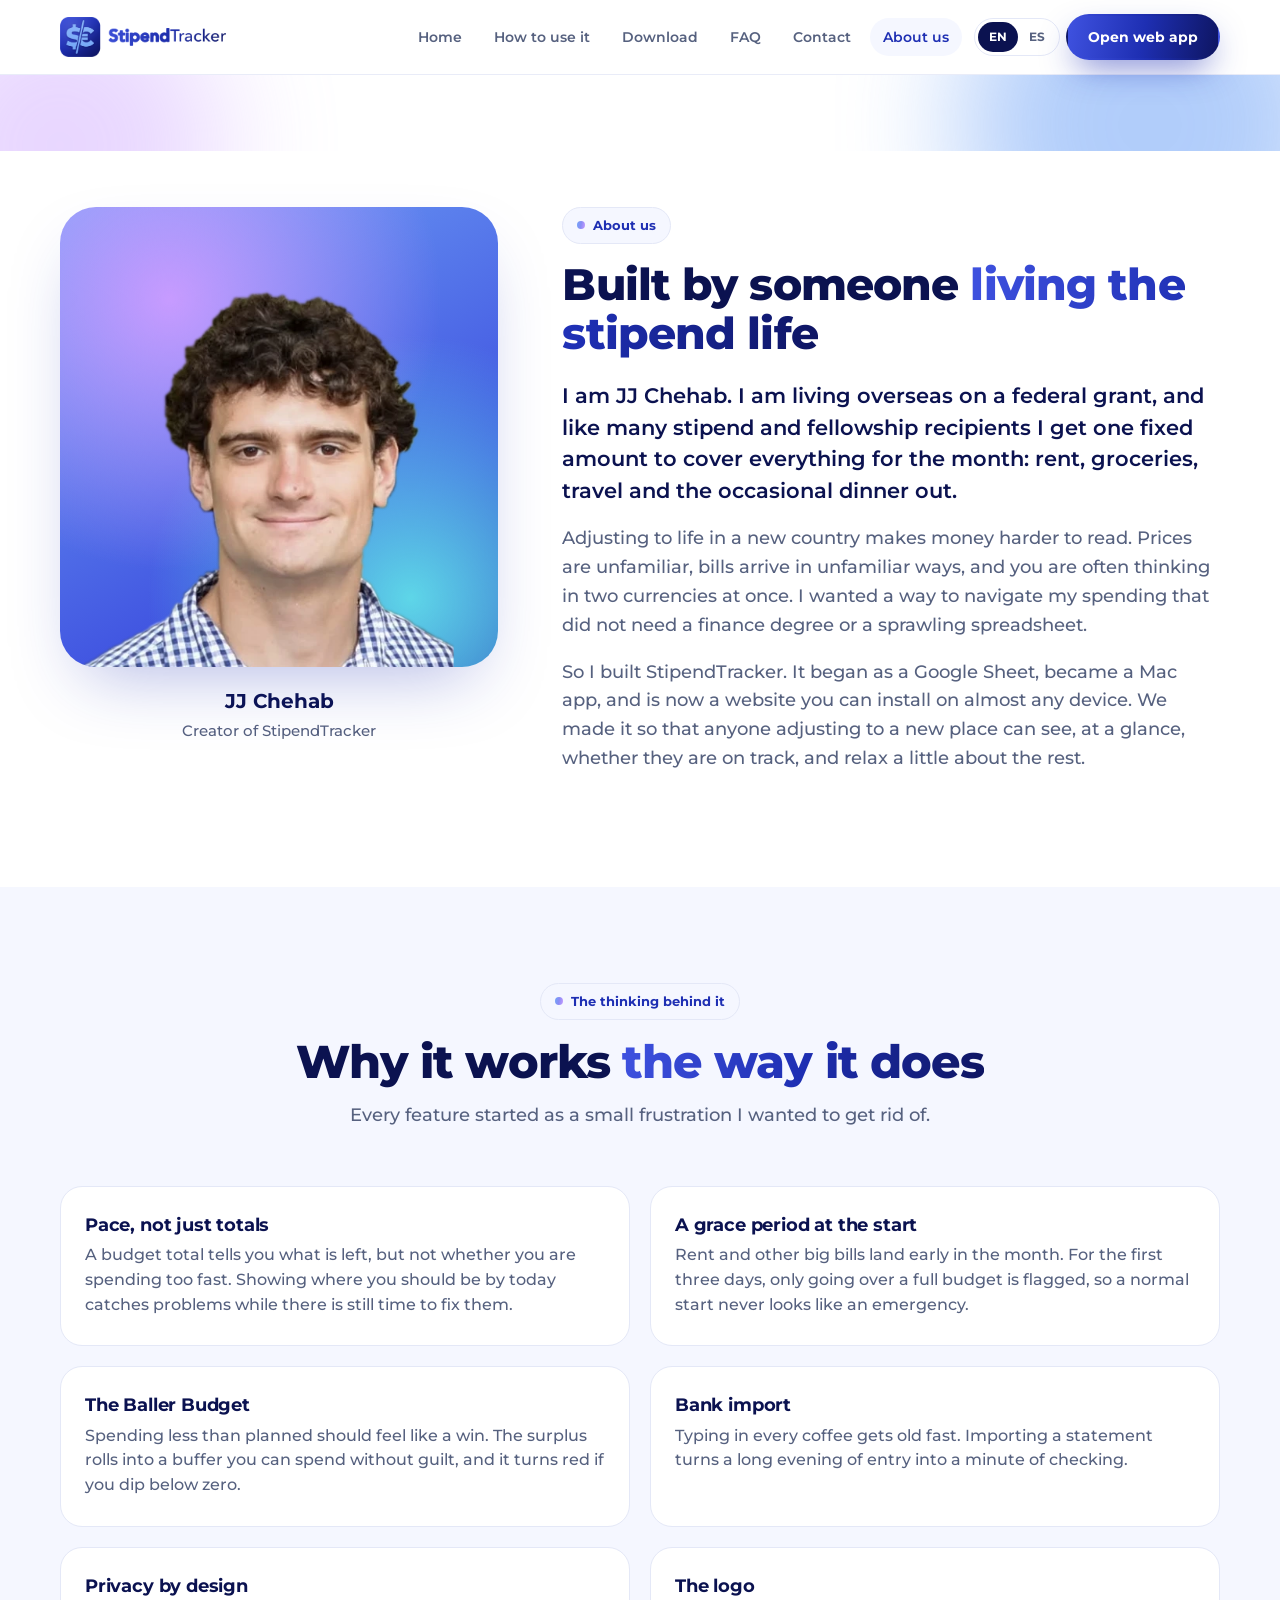
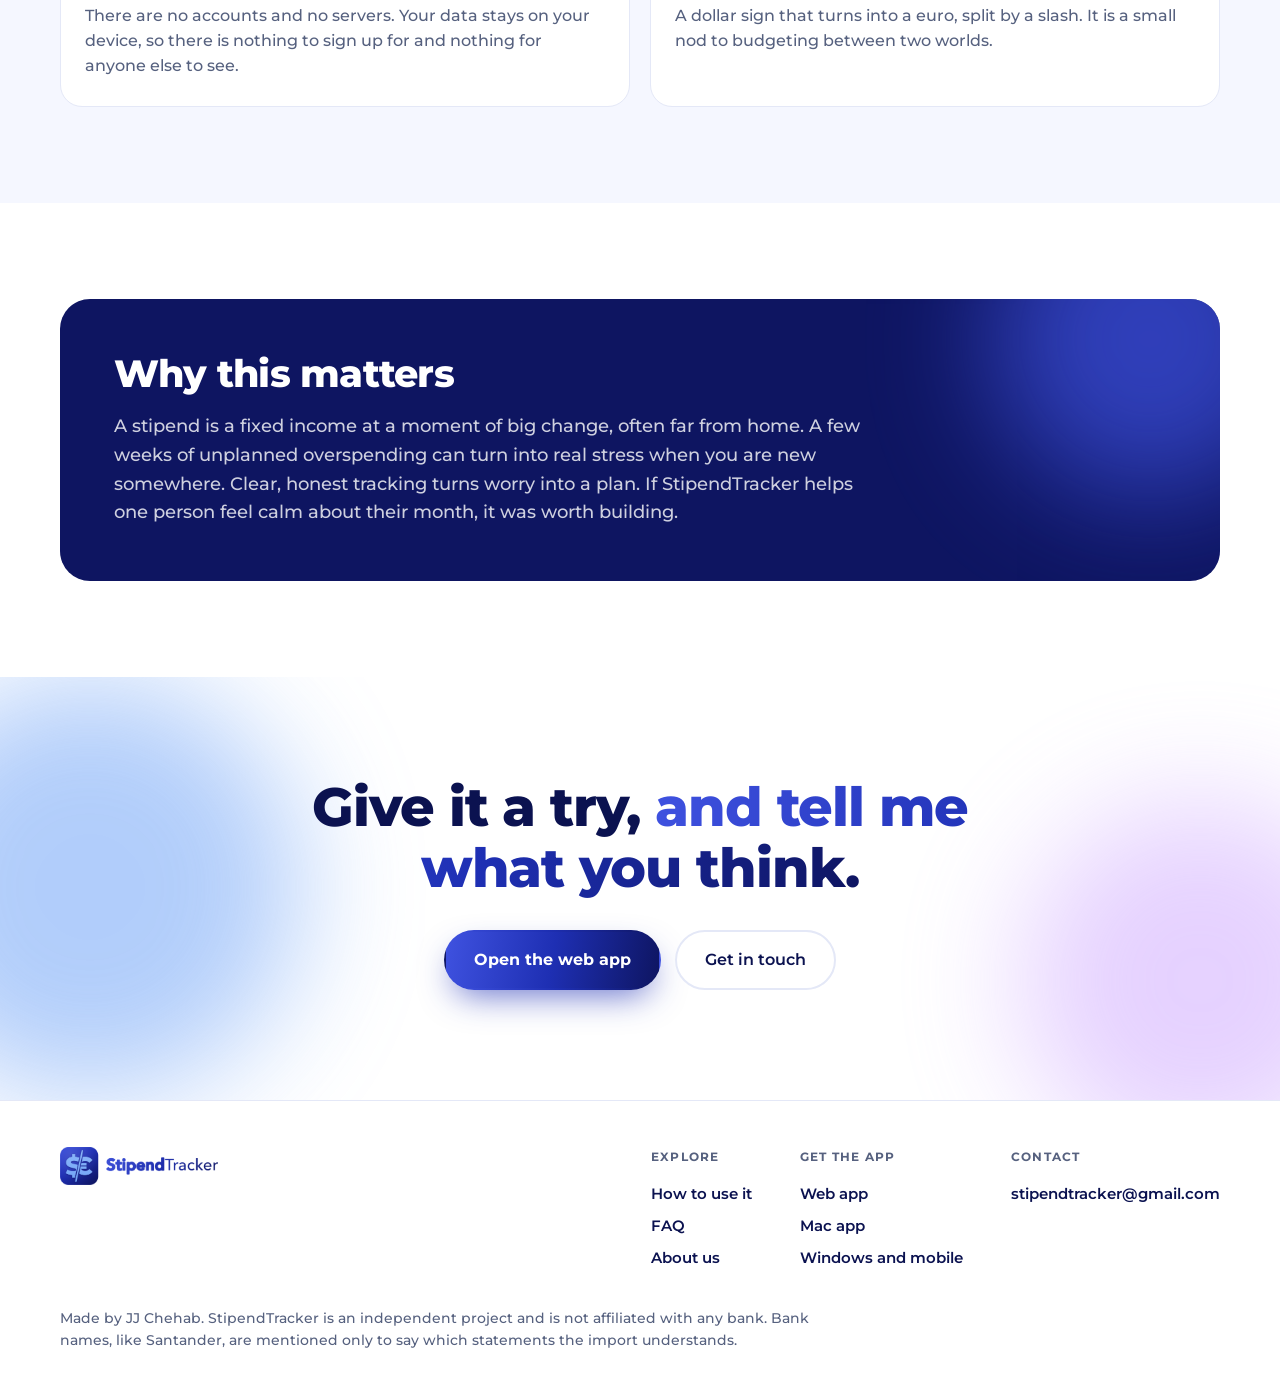
==== about.html @ 88adca87 "Add files via upload" ====
<!doctype html>
<html lang="en">
<head>
  <meta charset="utf-8">
  <meta name="viewport" content="width=device-width, initial-scale=1">
  <title>About StipendTracker</title>
  <meta name="description" content="StipendTracker was created by JJ Chehab, living overseas on a federal grant, to make a fixed stipend easier to navigate in a new country.">
  <meta name="theme-color" content="#ffffff">
  <meta property="og:title" content="About StipendTracker">
  <meta property="og:description" content="StipendTracker was created by JJ Chehab, living overseas on a federal grant, to make a fixed stipend easier to navigate in a new country.">
  <meta property="og:image" content="assets/logo-full.png">
  <link rel="icon" href="assets/favicon.png">
  <link rel="apple-touch-icon" href="assets/icon-192.png">
  <link rel="stylesheet" href="css/site.css">
</head>
<body data-page="about">

<header class="header">
  <div class="wrap">
    <a class="brand" href="index.html" aria-label="StipendTracker home"><img src="assets/logo-full.png" alt="StipendTracker" width="900" height="217"></a>
    <button class="menu-toggle" aria-label="Menu" aria-expanded="false">☰</button>
    <nav class="nav">
      <a class="link" href="index.html" data-i="nav.home">Home</a>
      <a class="link" href="how-to.html" data-i="nav.how">How to use it</a>
      <a class="link" href="download.html" data-i="nav.download">Download</a>
      <a class="link" href="faq.html" data-i="nav.faq">FAQ</a>
      <a class="link" href="contact.html" data-i="nav.contact">Contact</a>
      <a class="link" href="about.html" aria-current="page" data-i="nav.about">About us</a>
      <div class="lang" role="group" aria-label="Language"><button data-lang="en" class="on">EN</button><button data-lang="es">ES</button></div>
      <a class="btn primary small" data-app-link href="#" data-i="nav.open">Open web app</a>
    </nav>
  </div>
</header>

<main>

  <section class="page-hero" style="text-align:left;padding-bottom:0">
    <div class="blob b1"></div><div class="blob b2"></div>
  </section>
  <section class="section" style="padding-top:56px"><div class="wrap about">
    <div class="portrait reveal">
      <div class="frame"><img src="assets/jj.webp" alt="JJ Chehab, creator of StipendTracker" width="560" height="564"></div>
      <div class="tag"><b>JJ Chehab</b><span data-i="ab.role">Creator of StipendTracker</span></div>
    </div>
    <div class="story reveal">
      <span class="eyebrow"><i></i><span data-i="ab.pill">About us</span></span>
      <h2 data-i="ab.h1">Built by someone <span class="gt">living the stipend life</span></h2>
      <p class="big" data-i="ab.p1">I am JJ Chehab. I am living overseas on a federal grant, and like many stipend and fellowship recipients I get one fixed amount to cover everything for the month: rent, groceries, travel and the occasional dinner out.</p>
      <p data-i="ab.p2">Adjusting to life in a new country makes money harder to read. Prices are unfamiliar, bills arrive in unfamiliar ways, and you are often thinking in two currencies at once. I wanted a way to navigate my spending that did not need a finance degree or a sprawling spreadsheet.</p>
      <p data-i="ab.p3">So I built StipendTracker. It began as a Google Sheet, became a Mac app, and is now a website you can install on almost any device. We made it so that anyone adjusting to a new place can see, at a glance, whether they are on track, and relax a little about the rest.</p>
    </div>
  </div></section>

  <section class="section soft"><div class="wrap">
    <div class="section-head reveal">
      <span class="eyebrow"><i></i><span data-i="ab.why.pill">The thinking behind it</span></span>
      <h2 data-i="ab.why.h">Why it works <span class="gt">the way it does</span></h2>
      <p data-i="ab.why.p">Every feature started as a small frustration I wanted to get rid of.</p>
    </div>
    <div class="why"><article class="card reveal"><h3 data-i="wh1">Pace, not just totals</h3><p data-i="wp1">A budget total tells you what is left, but not whether you are spending too fast. Showing where you should be by today catches problems while there is still time to fix them.</p></article><article class="card reveal d1"><h3 data-i="wh2">A grace period at the start</h3><p data-i="wp2">Rent and other big bills land early in the month. For the first three days, only going over a full budget is flagged, so a normal start never looks like an emergency.</p></article><article class="card reveal"><h3 data-i="wh3">The Baller Budget</h3><p data-i="wp3">Spending less than planned should feel like a win. The surplus rolls into a buffer you can spend without guilt, and it turns red if you dip below zero.</p></article><article class="card reveal d1"><h3 data-i="wh4">Bank import</h3><p data-i="wp4">Typing in every coffee gets old fast. Importing a statement turns a long evening of entry into a minute of checking.</p></article><article class="card reveal"><h3 data-i="wh5">Privacy by design</h3><p data-i="wp5">There are no accounts and no servers. Your data stays on your device, so there is nothing to sign up for and nothing for anyone else to see.</p></article><article class="card reveal d1"><h3 data-i="wh6">The logo</h3><p data-i="wp6">A dollar sign that turns into a euro, split by a slash. It is a small nod to budgeting between two worlds.</p></article></div>
  </div></section>

  <section class="section"><div class="wrap">
    <div class="pull reveal">
      <div class="blob"></div>
      <h2 data-i="ab.pull.h">Why this matters</h2>
      <p data-i="ab.pull.p">A stipend is a fixed income at a moment of big change, often far from home. A few weeks of unplanned overspending can turn into real stress when you are new somewhere. Clear, honest tracking turns worry into a plan. If StipendTracker helps one person feel calm about their month, it was worth building.</p>
    </div>
  </div></section>

  <section class="cta">
    <div class="blob b1"></div><div class="blob b2"></div>
    <div class="wrap reveal">
      <h2 data-i="ab.cta">Give it a try, <span class="gt">and tell me what you think.</span></h2>
      <div class="cta-row"><a class="btn primary" data-app-link href="#" data-i="btn.open">Open the web app</a><a class="btn ghost" href="contact.html" data-i="ab.contact">Get in touch</a></div>
    </div>
  </section>
</main>

<footer class="footer">
  <div class="wrap">
    <div class="top">
      <div><img src="assets/logo-full.png" alt="StipendTracker" width="900" height="217"></div>
      <div class="cols">
        <div><h4 data-i="foot.explore">Explore</h4>
          <a href="how-to.html" data-i="nav.how">How to use it</a><a href="faq.html" data-i="nav.faq">FAQ</a><a href="about.html" data-i="nav.about">About us</a></div>
        <div><h4 data-i="foot.get">Get the app</h4>
          <a data-app-link href="#" data-i="foot.web">Web app</a><a href="download.html#mac" data-i="foot.mac">Mac app</a><a href="download.html#install" data-i="foot.win">Windows and mobile</a></div>
        <div><h4 data-i="nav.contact">Contact</h4>
          <a href="mailto:stipendtracker@gmail.com">stipendtracker@gmail.com</a></div>
      </div>
    </div>
    <p class="fine" data-i="foot.fine">Made by JJ Chehab. StipendTracker is an independent project and is not affiliated with any bank. Bank names, like Santander, are mentioned only to say which statements the import understands.</p>
  </div>
</footer>

<script src="js/i18n-pages.js"></script>
<script src="js/site.js"></script>
</body>
</html>
---- css/site.css ----
@font-face {
  font-family: "Montserrat";
  src: url("../assets/fonts/Montserrat.ttf") format("truetype");
  font-weight: 100 900;
  font-style: normal;
  font-display: swap;
}

:root {
  --blue: #1E2FB3;
  --blue2: #3F52E0;
  --navy: #0E1561;
  --sky: #72A5F7;
  --lilac: #C79BFF;
  --aqua: #5ED6E8;
  --ink: #0B1250;
  --muted: #56617F;
  --line: #E4E8F7;
  --soft: #F5F7FF;
  --grad: linear-gradient(100deg, #3F52E0 0%, #1E2FB3 50%, #0E1561 100%);
  --grad-bubble: linear-gradient(100deg, #72A5F7 0%, #8A8CF5 50%, #C79BFF 100%);
  --shadow: 0 30px 70px -25px rgba(30, 47, 179, 0.35);
  --radius: 22px;
}

* { box-sizing: border-box; }
html { scroll-behavior: smooth; }
body {
  margin: 0; background: #fff; color: var(--ink);
  font-family: "Montserrat", "Segoe UI", system-ui, sans-serif;
  font-size: 17px; line-height: 1.6; font-weight: 500;
  -webkit-font-smoothing: antialiased; overflow-x: hidden;
}
img { max-width: 100%; display: block; }
a { color: inherit; text-decoration: none; }
h1, h2, h3 { line-height: 1.12; margin: 0; letter-spacing: -0.02em; }
p { margin: 0; }

.wrap { width: min(1160px, 100% - 48px); margin: 0 auto; }

/* ---------- header ---------- */
.header {
  position: sticky; top: 0; z-index: 50;
  background: rgba(255, 255, 255, 0.82); backdrop-filter: blur(14px); -webkit-backdrop-filter: blur(14px);
  border-bottom: 1px solid rgba(228, 232, 247, 0.8);
}
.header .wrap { display: flex; align-items: center; gap: 28px; height: 74px; }
.brand img { height: 40px; width: auto; }
.nav { display: flex; gap: 6px; margin-left: auto; align-items: center; }
.nav a.link {
  padding: 8px 13px; border-radius: 999px; font-size: 14px; font-weight: 600; color: var(--muted);
  transition: background .15s, color .15s;
}
.nav a.link:hover { background: var(--soft); color: var(--ink); }
.nav a.link[aria-current="page"] { color: var(--blue); background: var(--soft); }
.lang {
  display: inline-flex; border: 1px solid var(--line); border-radius: 999px; padding: 3px; margin-left: 6px;
}
.lang button {
  border: 0; background: transparent; font: inherit; font-size: 12px; font-weight: 700; color: var(--muted);
  padding: 5px 11px; border-radius: 999px; cursor: pointer;
}
.lang button.on { background: var(--ink); color: #fff; }
.menu-toggle { display: none; border: 0; background: var(--soft); width: 44px; height: 44px; border-radius: 12px; font-size: 20px; margin-left: auto; cursor: pointer; color: var(--ink); }

/* ---------- buttons ---------- */
.btn {
  display: inline-flex; align-items: center; justify-content: center; gap: 8px;
  padding: 15px 28px; border-radius: 999px; font-weight: 700; font-size: 16px;
  border: 2px solid transparent; cursor: pointer; transition: transform .15s, box-shadow .15s, background .15s;
  font-family: inherit;
}
.btn:hover { transform: translateY(-2px); }
.btn.primary { background: var(--grad); color: #fff; box-shadow: 0 14px 34px -10px rgba(30, 47, 179, 0.7); }
.btn.primary:hover { box-shadow: 0 20px 40px -10px rgba(30, 47, 179, 0.75); }
.btn.ghost { background: #fff; border-color: var(--line); color: var(--ink); font-weight: 600; }
.btn.ghost:hover { border-color: #C9D1F3; background: var(--soft); }
.btn.small { padding: 10px 20px; font-size: 14px; }
.btn.light { background: #fff; color: var(--navy); }
.btn.outline-light { border-color: rgba(255,255,255,0.55); color: #fff; }

/* ---------- gradient text and bubbles ---------- */
.gt { background: var(--grad); -webkit-background-clip: text; background-clip: text; color: transparent; -webkit-text-fill-color: transparent; }
.gb {
  background: var(--grad-bubble); color: #fff; padding: 0 0.28em 0.04em; border-radius: 0.34em;
  display: inline-block; -webkit-box-decoration-break: clone; box-decoration-break: clone;
  box-shadow: 0 12px 30px -12px rgba(138, 140, 245, 0.9);
}
.blob { position: absolute; border-radius: 50%; filter: blur(60px); opacity: 0.55; pointer-events: none; z-index: 0; }
.eyebrow {
  display: inline-flex; align-items: center; gap: 8px; padding: 7px 14px; border-radius: 999px;
  background: var(--soft); border: 1px solid var(--line); font-size: 13px; font-weight: 700; color: var(--blue);
}
.eyebrow i { width: 8px; height: 8px; border-radius: 50%; background: var(--grad-bubble); display: inline-block; }

/* ---------- hero ---------- */
.hero { position: relative; padding: 70px 0 90px; overflow: hidden; }
.hero .grid { display: grid; grid-template-columns: 1.02fr 1fr; gap: 40px; align-items: center; position: relative; z-index: 1; }
.hero h1 { font-size: clamp(38px, 5.2vw, 66px); font-weight: 800; margin: 22px 0 20px; }
.hero p.lead { font-size: 19px; color: var(--muted); max-width: 540px; }
.cta-row { display: flex; gap: 14px; flex-wrap: wrap; margin-top: 32px; align-items: center; }
.hero .fine { margin-top: 22px; font-size: 14px; color: var(--muted); }
.hero .fine a { color: var(--blue); font-weight: 700; }
.hero .fine a:hover { text-decoration: underline; }

.visual { position: relative; padding: 20px 0 50px; }
.browser {
  background: #fff; border-radius: 18px; box-shadow: var(--shadow), 0 0 0 1px rgba(14,21,97,0.06);
  overflow: hidden; position: relative; z-index: 1;
}
.browser .bar { display: flex; gap: 6px; padding: 11px 14px; background: #F0F2FB; align-items: center; }
.browser .bar i { width: 10px; height: 10px; border-radius: 50%; background: #D5DAF0; }
.browser .bar span { margin-left: 12px; flex: 1; background: #fff; border-radius: 999px; padding: 3px 14px; font-size: 11px; color: var(--muted); font-weight: 600; max-width: 260px; }
.browser img { width: 100%; height: auto; aspect-ratio: 2040 / 1290; object-fit: cover; object-position: top; }
.phone {
  position: absolute; right: -14px; bottom: 0; width: 31%; z-index: 2;
  background: var(--navy); border-radius: 30px; padding: 7px; box-shadow: var(--shadow), 0 0 0 1px rgba(255,255,255,0.1) inset;
  animation: float 6s ease-in-out infinite;
}
.phone img { border-radius: 24px; width: 100%; height: auto; }
@keyframes float { 0%, 100% { transform: translateY(0); } 50% { transform: translateY(-10px); } }
.hero .blob.b1 { width: 460px; height: 460px; background: var(--sky); top: -120px; right: -100px; }
.hero .blob.b2 { width: 380px; height: 380px; background: var(--lilac); bottom: -140px; left: 28%; opacity: 0.45; }
.hero .blob.b3 { width: 280px; height: 280px; background: var(--aqua); top: 40px; left: -100px; opacity: 0.4; }

/* ---------- sections ---------- */
section { position: relative; }
.section { padding: 96px 0; }
.section.soft { background: var(--soft); }
.section-head { text-align: center; max-width: 700px; margin: 0 auto 56px; }
.section-head h2 { font-size: clamp(30px, 3.8vw, 46px); font-weight: 800; margin: 16px 0 14px; }
.section-head p { color: var(--muted); font-size: 18px; }

.cards { display: grid; grid-template-columns: repeat(4, 1fr); gap: 20px; }
.card {
  background: #fff; border: 1px solid var(--line); border-radius: var(--radius); padding: 28px 24px;
  transition: transform .2s, box-shadow .2s; position: relative; overflow: hidden;
}
.card:hover { transform: translateY(-6px); box-shadow: 0 26px 50px -26px rgba(30, 47, 179, 0.35); }
.icon {
  width: 54px; height: 54px; border-radius: 16px; background: var(--grad); display: grid; place-items: center;
  margin-bottom: 22px; box-shadow: 0 14px 26px -12px rgba(30, 47, 179, 0.7);
}
.icon svg { width: 26px; height: 26px; stroke: #fff; fill: none; stroke-width: 2; stroke-linecap: round; stroke-linejoin: round; }
.card:nth-child(2) .icon { background: linear-gradient(135deg, #5C7CF5, #8A6CF0); }
.card:nth-child(3) .icon { background: linear-gradient(135deg, #3E86F0, #5ED6E8); }
.card:nth-child(4) .icon { background: linear-gradient(135deg, #1E2FB3, #72A5F7); }
.card:nth-child(5) .icon { background: linear-gradient(135deg, #8A6CF0, #5ED6E8); }
.card h3 { font-size: 20px; font-weight: 700; margin-bottom: 10px; letter-spacing: -0.01em; }
.card p { color: var(--muted); font-size: 15.5px; line-height: 1.6; }

/* showcase */
.showcase { display: grid; grid-template-columns: 1fr 1.15fr; gap: 56px; align-items: center; }
.showcase h2 { font-size: clamp(28px, 3.4vw, 42px); font-weight: 800; margin: 16px 0 16px; }
.showcase p { color: var(--muted); font-size: 18px; }
.ticks { list-style: none; padding: 0; margin: 24px 0 0; display: grid; gap: 12px; }
.ticks li { display: flex; gap: 12px; align-items: flex-start; font-weight: 600; font-size: 16px; }
.ticks li::before {
  content: ""; flex: none; width: 22px; height: 22px; border-radius: 50%; margin-top: 2px;
  background: var(--grad-bubble) center / 100% no-repeat;
  -webkit-mask: none;
  box-shadow: 0 6px 12px -4px rgba(138, 140, 245, 0.8);
}
.show-visual { position: relative; }
.show-visual .browser img { aspect-ratio: 2040 / 1290; }
.show-visual .blob { width: 300px; height: 300px; background: var(--lilac); right: -60px; top: -60px; opacity: 0.5; }

/* privacy band */
.band {
  background: var(--navy); color: #fff; border-radius: 34px; padding: 64px 56px; position: relative; overflow: hidden;
  display: grid; grid-template-columns: 1.3fr 1fr; gap: 40px; align-items: center;
}
.band h2 { font-size: clamp(28px, 3.4vw, 42px); font-weight: 800; }
.band p { color: rgba(255,255,255,0.78); margin-top: 14px; font-size: 17.5px; }
.band .pills { display: flex; flex-wrap: wrap; gap: 10px; position: relative; z-index: 1; justify-content: flex-end; }
.band .pills span {
  border: 1px solid rgba(255,255,255,0.28); background: rgba(255,255,255,0.08); border-radius: 999px;
  padding: 10px 18px; font-weight: 600; font-size: 15px;
}
.band .blob.b1 { width: 340px; height: 340px; background: #3F52E0; right: -80px; top: -120px; opacity: 0.7; }
.band .blob.b2 { width: 260px; height: 260px; background: var(--lilac); left: -60px; bottom: -140px; opacity: 0.35; }
.band > div:not(.blob) { position: relative; z-index: 1; }

/* final cta */
.cta { text-align: center; padding: 100px 0 110px; position: relative; overflow: hidden; }
.cta h2 { font-size: clamp(32px, 4.4vw, 54px); font-weight: 800; max-width: 800px; margin: 0 auto 18px; }
.cta p { color: var(--muted); font-size: 19px; max-width: 560px; margin: 0 auto; }
.cta .cta-row { justify-content: center; }
.cta .blob.b1 { width: 420px; height: 420px; background: var(--sky); left: -120px; top: 0; }
.cta .blob.b2 { width: 360px; height: 360px; background: var(--lilac); right: -100px; bottom: -60px; opacity: 0.45; }
.cta .wrap { position: relative; z-index: 1; }

/* footer */
.footer { border-top: 1px solid var(--line); padding: 46px 0 38px; background: #fff; }
.footer .top { display: flex; gap: 30px; flex-wrap: wrap; align-items: flex-start; justify-content: space-between; }
.footer img { height: 38px; width: auto; }
.footer .cols { display: flex; gap: 48px; flex-wrap: wrap; }
.footer h4 { margin: 0 0 12px; font-size: 12px; letter-spacing: 1.2px; text-transform: uppercase; color: var(--muted); }
.footer .cols a { display: block; padding: 4px 0; font-weight: 600; font-size: 15px; color: var(--ink); }
.footer .cols a:hover { color: var(--blue); }
.footer .fine { margin-top: 34px; color: var(--muted); font-size: 13.5px; max-width: 760px; }

/* reveal on scroll */
.reveal { opacity: 0; transform: translateY(22px); transition: opacity .7s ease, transform .7s ease; }
.reveal.in { opacity: 1; transform: none; }
.reveal.d1 { transition-delay: .08s; } .reveal.d2 { transition-delay: .16s; } .reveal.d3 { transition-delay: .24s; }
@media (prefers-reduced-motion: reduce) {
  .reveal { opacity: 1; transform: none; transition: none; }
  .phone { animation: none; }
  html { scroll-behavior: auto; }
}

/* ---------- small screens ---------- */
@media (max-width: 1000px) {
  .cards { grid-template-columns: repeat(2, 1fr); }
  .hero .grid, .showcase, .band { grid-template-columns: 1fr; }
  .band .pills { justify-content: flex-start; }
  .hero { padding-top: 44px; }
  .visual { max-width: 640px; margin: 10px auto 0; width: 100%; }
}
@media (max-width: 860px) {
  .menu-toggle { display: block; }
  .nav {
    display: none; position: absolute; left: 0; right: 0; top: 74px; background: #fff; flex-direction: column;
    align-items: stretch; padding: 14px 24px 22px; border-bottom: 1px solid var(--line); gap: 2px; margin: 0;
    box-shadow: 0 24px 40px -24px rgba(14, 21, 97, 0.3);
  }
  .nav.open { display: flex; }
  .nav a.link { padding: 13px 14px; font-size: 16px; }
  .nav .lang { align-self: flex-start; margin: 10px 0 6px; }
  .nav .btn { margin-top: 6px; }
}
@media (max-width: 620px) {
  body { font-size: 16px; }
  .wrap { width: calc(100% - 36px); }
  .cards { grid-template-columns: 1fr; }
  .section { padding: 68px 0; }
  .hero p.lead { font-size: 17px; }
  .btn { width: 100%; }
  .cta-row { flex-direction: column; align-items: stretch; }
  .phone { right: -6px; width: 34%; border-radius: 22px; padding: 5px; }
  .phone img { border-radius: 17px; }
  .band { padding: 40px 26px; border-radius: 26px; }
  .brand img { height: 34px; }
  .footer .cols { gap: 34px; }
}

/* ---------- inner pages ---------- */
.page-hero { position: relative; padding: 76px 0 36px; text-align: center; overflow: hidden; }
.page-hero .wrap { position: relative; z-index: 1; }
.page-hero h1 { font-size: clamp(34px, 4.6vw, 58px); font-weight: 800; margin: 20px auto 16px; max-width: 880px; }
.page-hero p.lead { font-size: 19px; color: var(--muted); max-width: 640px; margin: 0 auto; }
.page-hero .blob.b1 { width: 380px; height: 380px; background: var(--sky); top: -140px; right: -60px; }
.page-hero .blob.b2 { width: 320px; height: 320px; background: var(--lilac); top: -90px; left: -100px; opacity: 0.4; }
.page-hero .cta-row { justify-content: center; }

.jump { display: flex; flex-wrap: wrap; justify-content: center; gap: 10px; margin-top: 30px; }
.jump a { padding: 9px 16px; border-radius: 999px; border: 1px solid var(--line); background: #fff; font-weight: 600; font-size: 14px; color: var(--muted); transition: all .15s; }
.jump a:hover { border-color: var(--blue2); color: var(--blue); transform: translateY(-2px); }

.steps { display: grid; gap: 28px; }
.step { display: grid; grid-template-columns: 1fr 1.25fr; gap: 56px; align-items: center; padding: 56px 0; border-top: 1px solid var(--line); scroll-margin-top: 90px; }
.step:first-child { border-top: 0; }
.step.flip .copy { order: 2; }
.badge { width: 46px; height: 46px; border-radius: 50%; background: var(--grad); color: #fff; font-weight: 800; font-size: 20px; display: grid; place-items: center; margin-bottom: 18px; box-shadow: 0 14px 26px -12px rgba(30, 47, 179, 0.7); }
.step h2 { font-size: clamp(26px, 3vw, 36px); font-weight: 800; margin-bottom: 14px; }
.step .copy > p { color: var(--muted); font-size: 17px; }
.step .ticks { margin-top: 20px; }
.media { position: relative; }
.media .blob { width: 260px; height: 260px; background: var(--lilac); right: -50px; top: -50px; opacity: 0.45; }
.media .browser img, .media .browser video { width: 100%; height: auto; display: block; }
.media .browser video { aspect-ratio: 1100 / 688; background: #1E2FB3; object-fit: cover; }
.media.square { max-width: 440px; margin: 0 auto; }
.media.square img.plain { border-radius: 20px; box-shadow: var(--shadow), 0 0 0 1px rgba(14,21,97,0.06); position: relative; z-index: 1; }
.media img.plain { width: 100%; height: auto; border-radius: 18px; box-shadow: var(--shadow), 0 0 0 1px rgba(14,21,97,0.06); position: relative; z-index: 1; }

.note {
  display: flex; gap: 14px; align-items: flex-start; background: var(--soft); border: 1px solid var(--line);
  border-radius: 18px; padding: 18px 20px; color: var(--muted); font-size: 15.5px;
}
.note b { color: var(--ink); }
.note::before { content: "i"; flex: none; width: 26px; height: 26px; border-radius: 50%; background: var(--grad); color: #fff; font-weight: 800; font-size: 14px; display: grid; place-items: center; font-style: italic; }

/* download */
.hero-card {
  background: var(--navy); color: #fff; border-radius: 30px; padding: 48px; position: relative; overflow: hidden;
  display: grid; grid-template-columns: 1.4fr 1fr; gap: 30px; align-items: center;
}
.hero-card h2 { font-size: clamp(26px, 3vw, 38px); font-weight: 800; }
.hero-card p { color: rgba(255,255,255,0.8); margin-top: 12px; }
.hero-card .cta-row { margin-top: 0; justify-content: flex-end; }
.hero-card .blob.b1 { width: 300px; height: 300px; background: #3F52E0; right: -60px; top: -100px; opacity: 0.7; }
.hero-card .blob.b2 { width: 240px; height: 240px; background: var(--lilac); left: -60px; bottom: -120px; opacity: 0.35; }
.hero-card > div:not(.blob) { position: relative; z-index: 1; }
.tri { display: grid; grid-template-columns: repeat(3, 1fr); gap: 20px; }
.tri .card:hover { transform: none; box-shadow: none; }
.tri h3 { font-size: 20px; margin-bottom: 4px; }
.tri .sub { color: var(--muted); font-size: 14px; font-weight: 600; margin-bottom: 18px; }
.ol { list-style: none; padding: 0; margin: 0; display: grid; gap: 14px; counter-reset: n; }
.ol li { counter-increment: n; display: flex; gap: 12px; font-size: 15.5px; color: var(--ink); }
.ol li::before {
  content: counter(n); flex: none; width: 26px; height: 26px; border-radius: 50%; background: var(--soft); border: 1px solid var(--line);
  color: var(--blue); font-weight: 800; font-size: 13px; display: grid; place-items: center; margin-top: 1px;
}
.mac-grid { display: grid; grid-template-columns: 1fr 1fr; gap: 28px; align-items: start; }
.mac-grid .card:hover { transform: none; box-shadow: none; }
.mac-grid h3 { margin-bottom: 14px; }
.kbd { background: var(--soft); border: 1px solid var(--line); border-radius: 6px; padding: 1px 7px; font-size: 14px; font-weight: 700; white-space: nowrap; }

/* faq */
.faq-wrap { max-width: 840px; margin: 0 auto; }
.faq-group { margin-bottom: 44px; }
.faq-group > h2 { font-size: 24px; font-weight: 800; margin-bottom: 16px; }
details { border: 1px solid var(--line); border-radius: 18px; background: #fff; margin-bottom: 12px; transition: box-shadow .2s, border-color .2s; }
details[open] { border-color: #C9D1F3; box-shadow: 0 18px 36px -24px rgba(30, 47, 179, 0.35); }
summary { list-style: none; cursor: pointer; padding: 20px 24px; font-weight: 700; font-size: 17px; display: flex; justify-content: space-between; gap: 18px; align-items: center; }
summary::-webkit-details-marker { display: none; }
summary::after { content: "+"; flex: none; width: 30px; height: 30px; border-radius: 50%; background: var(--soft); color: var(--blue); display: grid; place-items: center; font-size: 20px; font-weight: 600; transition: transform .2s, background .2s, color .2s; }
details[open] summary::after { transform: rotate(45deg); background: var(--grad); color: #fff; }
details .answer { padding: 0 24px 22px; color: var(--muted); font-size: 16px; }
details .answer p + p { margin-top: 10px; }
details .answer a { color: var(--blue); font-weight: 700; }

/* contact */
.contact-card { max-width: 780px; margin: 0 auto; text-align: center; background: var(--soft); border: 1px solid var(--line); border-radius: 30px; padding: 54px 30px; position: relative; overflow: hidden; }
.contact-card .big-mail { font-size: clamp(22px, 3.6vw, 38px); font-weight: 800; margin: 6px 0 26px; word-break: break-word; }
.contact-card .cta-row { justify-content: center; margin-top: 0; }
.contact-card .blob { width: 260px; height: 260px; background: var(--sky); right: -80px; top: -90px; opacity: 0.35; }
.contact-card > *:not(.blob) { position: relative; z-index: 1; }
.copy-btn.done::after { content: " ✓"; }
.cards.three { grid-template-columns: repeat(3, 1fr); margin-top: 28px; }

/* about */
.about { display: grid; grid-template-columns: 0.8fr 1.2fr; gap: 64px; align-items: start; }
.portrait { position: sticky; top: 110px; }
.portrait .frame {
  position: relative; border-radius: 36px; overflow: hidden; aspect-ratio: 1 / 1.05;
  background: radial-gradient(circle at 25% 20%, #C79BFF 0%, rgba(199,155,255,0) 55%), radial-gradient(circle at 80% 85%, #5ED6E8 0%, rgba(94,214,232,0) 50%), linear-gradient(150deg, #72A5F7, #3F52E0 70%, #1E2FB3);
  box-shadow: var(--shadow);
}
.portrait .frame img { position: absolute; left: 0; bottom: 0; width: 100%; height: auto; }
.portrait .tag { margin-top: 18px; text-align: center; }
.portrait .tag b { display: block; font-size: 20px; }
.portrait .tag span { color: var(--muted); font-size: 15px; }
.story h2 { font-size: clamp(30px, 3.6vw, 44px); font-weight: 800; margin: 16px 0 22px; }
.story p { color: var(--muted); font-size: 18px; margin-bottom: 18px; }
.story p.big { color: var(--ink); font-size: 21px; font-weight: 600; line-height: 1.5; }
.why { display: grid; grid-template-columns: repeat(2, 1fr); gap: 20px; margin-top: 8px; }
.why .card:hover { transform: none; box-shadow: none; }
.why .card h3 { font-size: 18px; margin-bottom: 8px; }
.why .card p { font-size: 15.5px; }
.pull { background: var(--navy); color: #fff; border-radius: 30px; padding: 54px; position: relative; overflow: hidden; }
.pull h2 { font-size: clamp(26px, 3.2vw, 38px); font-weight: 800; margin-bottom: 16px; }
.pull p { color: rgba(255,255,255,0.8); font-size: 18px; max-width: 760px; }
.pull .blob { width: 320px; height: 320px; background: #3F52E0; right: -90px; top: -120px; opacity: 0.7; }
.pull > *:not(.blob) { position: relative; z-index: 1; }

@media (max-width: 1000px) {
  .step, .mac-grid, .about, .hero-card { grid-template-columns: 1fr; gap: 30px; }
  .step.flip .copy { order: 0; }
  .tri, .cards.three, .why { grid-template-columns: 1fr; }
  .hero-card .cta-row { justify-content: flex-start; }
  .portrait { position: static; max-width: 420px; margin: 0 auto; }
}
@media (max-width: 620px) {
  .page-hero { padding-top: 48px; }
  .step { padding: 38px 0; }
  .hero-card, .pull { padding: 32px 24px; border-radius: 24px; }
  summary { padding: 16px 18px; font-size: 16px; }
  details .answer { padding: 0 18px 18px; }
  .contact-card { padding: 38px 20px; }
}

/* five feature cards: three on top, two wider below */
.cards.five { grid-template-columns: repeat(6, 1fr); }
.cards.five .card { grid-column: span 2; }
.cards.five .card:nth-child(n+4) { grid-column: span 3; }
.reveal.d4 { transition-delay: .32s; }
@media (max-width: 1000px) {
  .cards.five { grid-template-columns: repeat(2, 1fr); }
  .cards.five .card, .cards.five .card:nth-child(n+4) { grid-column: auto; }
  .cards.five .card:last-child { grid-column: 1 / -1; }
}
@media (max-width: 620px) {
  .cards.five { grid-template-columns: 1fr; }
  .cards.five .card:last-child { grid-column: auto; }
}
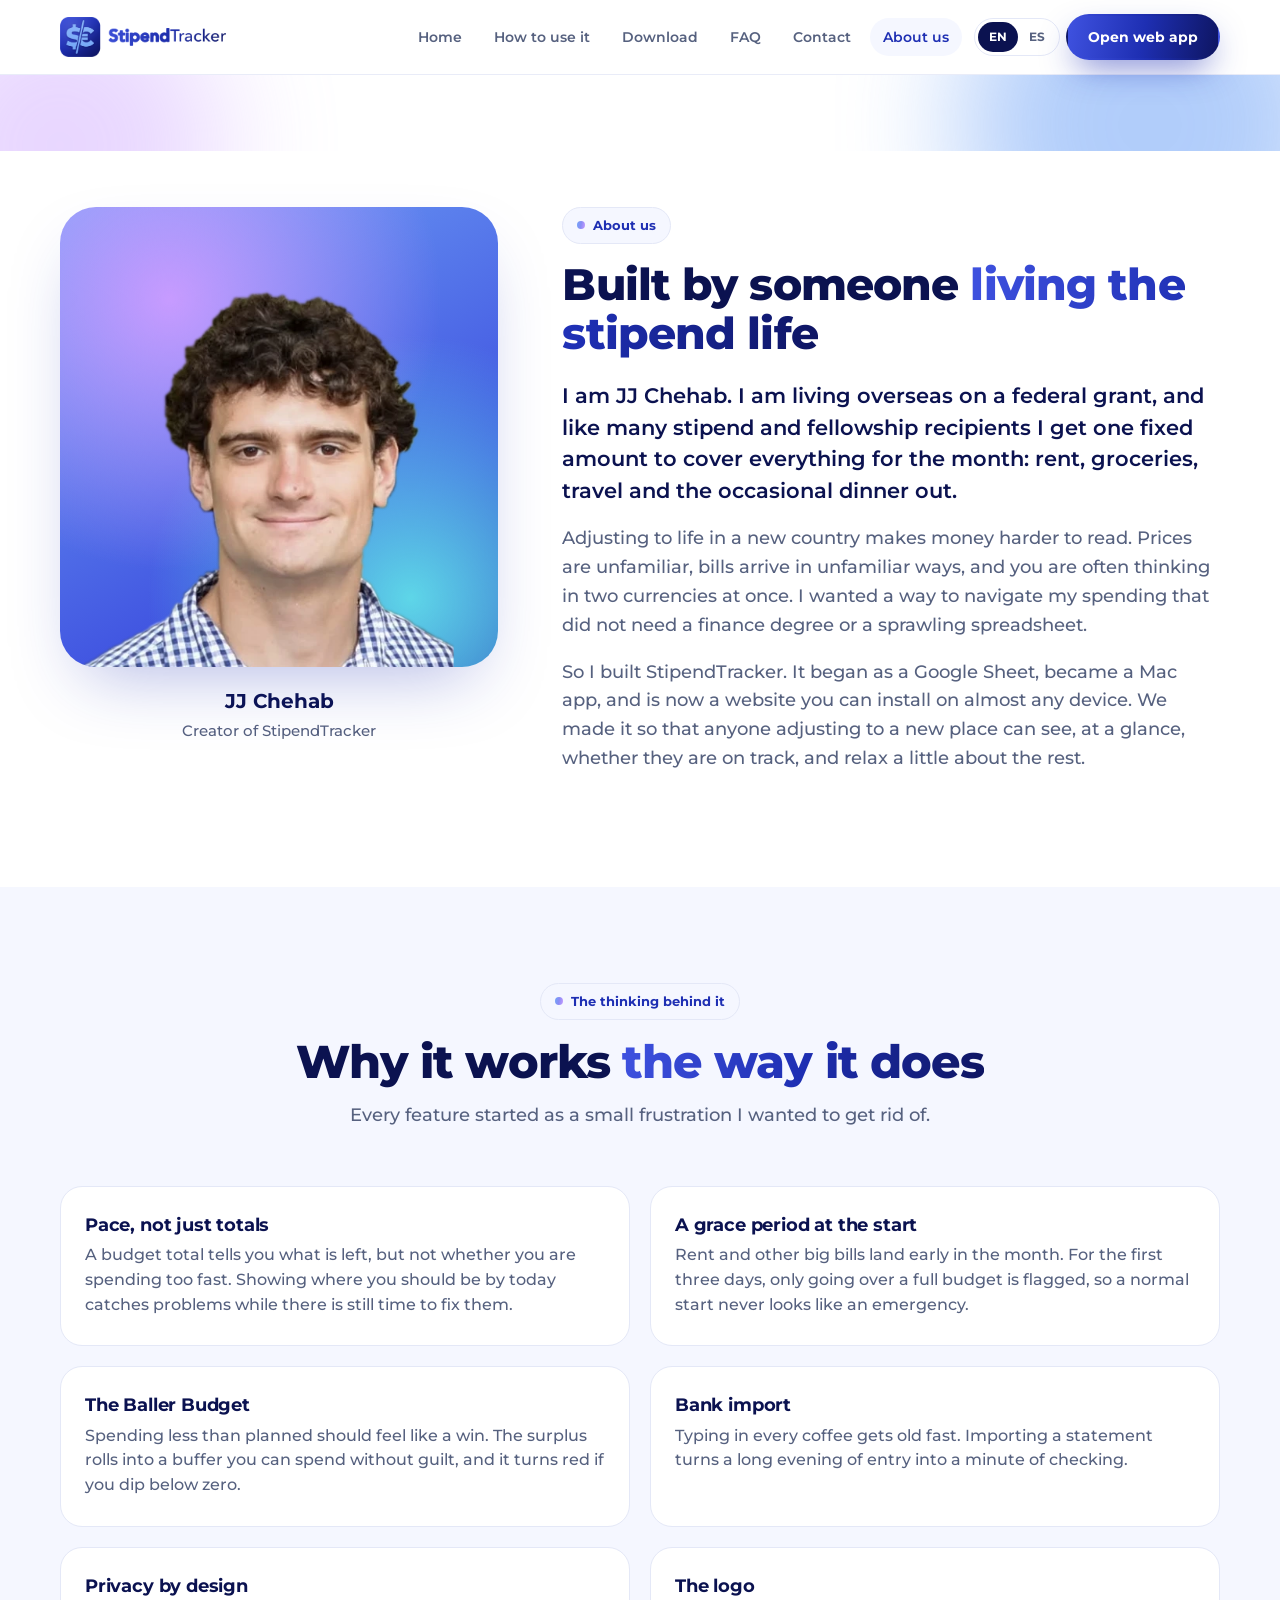
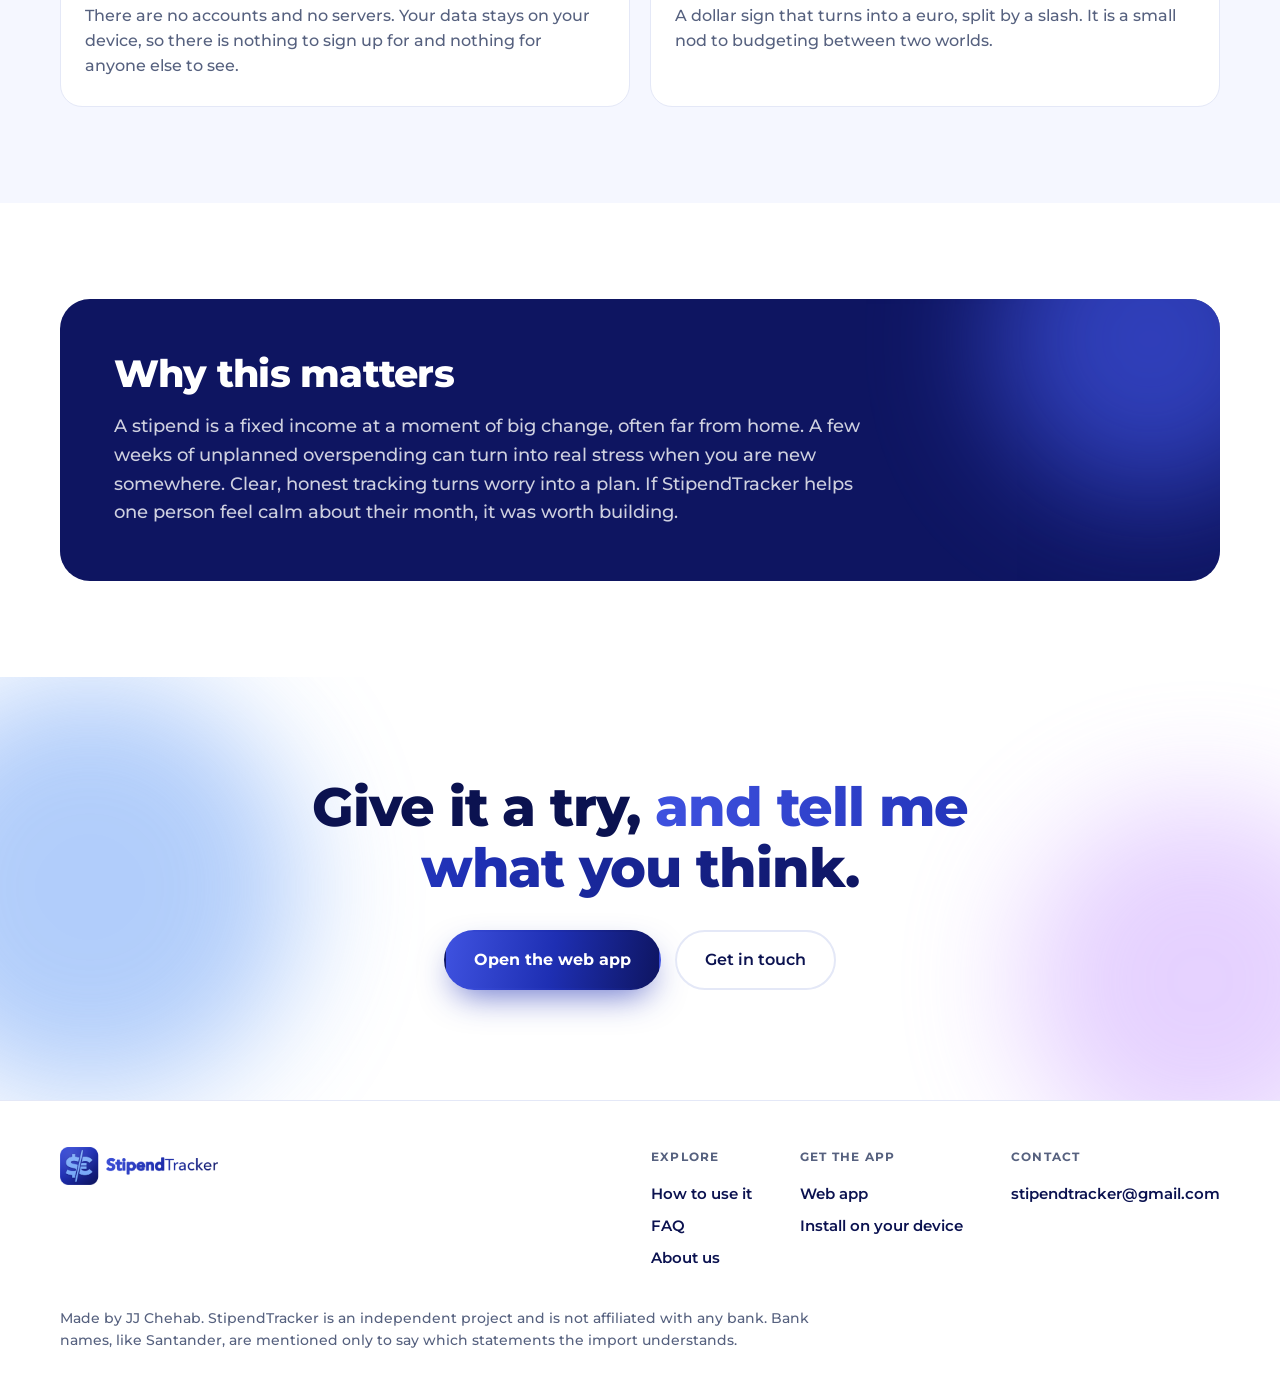
==== commit a35959a8: "Add files via upload" ====
--- a/about.html
+++ b/about.html
@@ -85,7 +85,7 @@
         <div><h4 data-i="foot.explore">Explore</h4>
           <a href="how-to.html" data-i="nav.how">How to use it</a><a href="faq.html" data-i="nav.faq">FAQ</a><a href="about.html" data-i="nav.about">About us</a></div>
         <div><h4 data-i="foot.get">Get the app</h4>
-          <a data-app-link href="#" data-i="foot.web">Web app</a><a href="download.html#mac" data-i="foot.mac">Mac app</a><a href="download.html#install" data-i="foot.win">Windows and mobile</a></div>
+          <a data-app-link href="#" data-i="foot.web">Web app</a><a href="download.html#install" data-i="foot.win">Install on your device</a></div>
         <div><h4 data-i="nav.contact">Contact</h4>
           <a href="mailto:stipendtracker@gmail.com">stipendtracker@gmail.com</a></div>
       </div>
--- a/css/site.css
+++ b/css/site.css
@@ -293,6 +293,7 @@
 .hero-card .blob.b2 { width: 240px; height: 240px; background: var(--lilac); left: -60px; bottom: -120px; opacity: 0.35; }
 .hero-card > div:not(.blob) { position: relative; z-index: 1; }
 .tri { display: grid; grid-template-columns: repeat(3, 1fr); gap: 20px; }
+.tri.four { grid-template-columns: repeat(2, 1fr); }
 .tri .card:hover { transform: none; box-shadow: none; }
 .tri h3 { font-size: 20px; margin-bottom: 4px; }
 .tri .sub { color: var(--muted); font-size: 14px; font-weight: 600; margin-bottom: 18px; }
@@ -358,7 +359,7 @@
 @media (max-width: 1000px) {
   .step, .mac-grid, .about, .hero-card { grid-template-columns: 1fr; gap: 30px; }
   .step.flip .copy { order: 0; }
-  .tri, .cards.three, .why { grid-template-columns: 1fr; }
+  .tri, .tri.four, .cards.three, .why { grid-template-columns: 1fr; }
   .hero-card .cta-row { justify-content: flex-start; }
   .portrait { position: static; max-width: 420px; margin: 0 auto; }
 }
